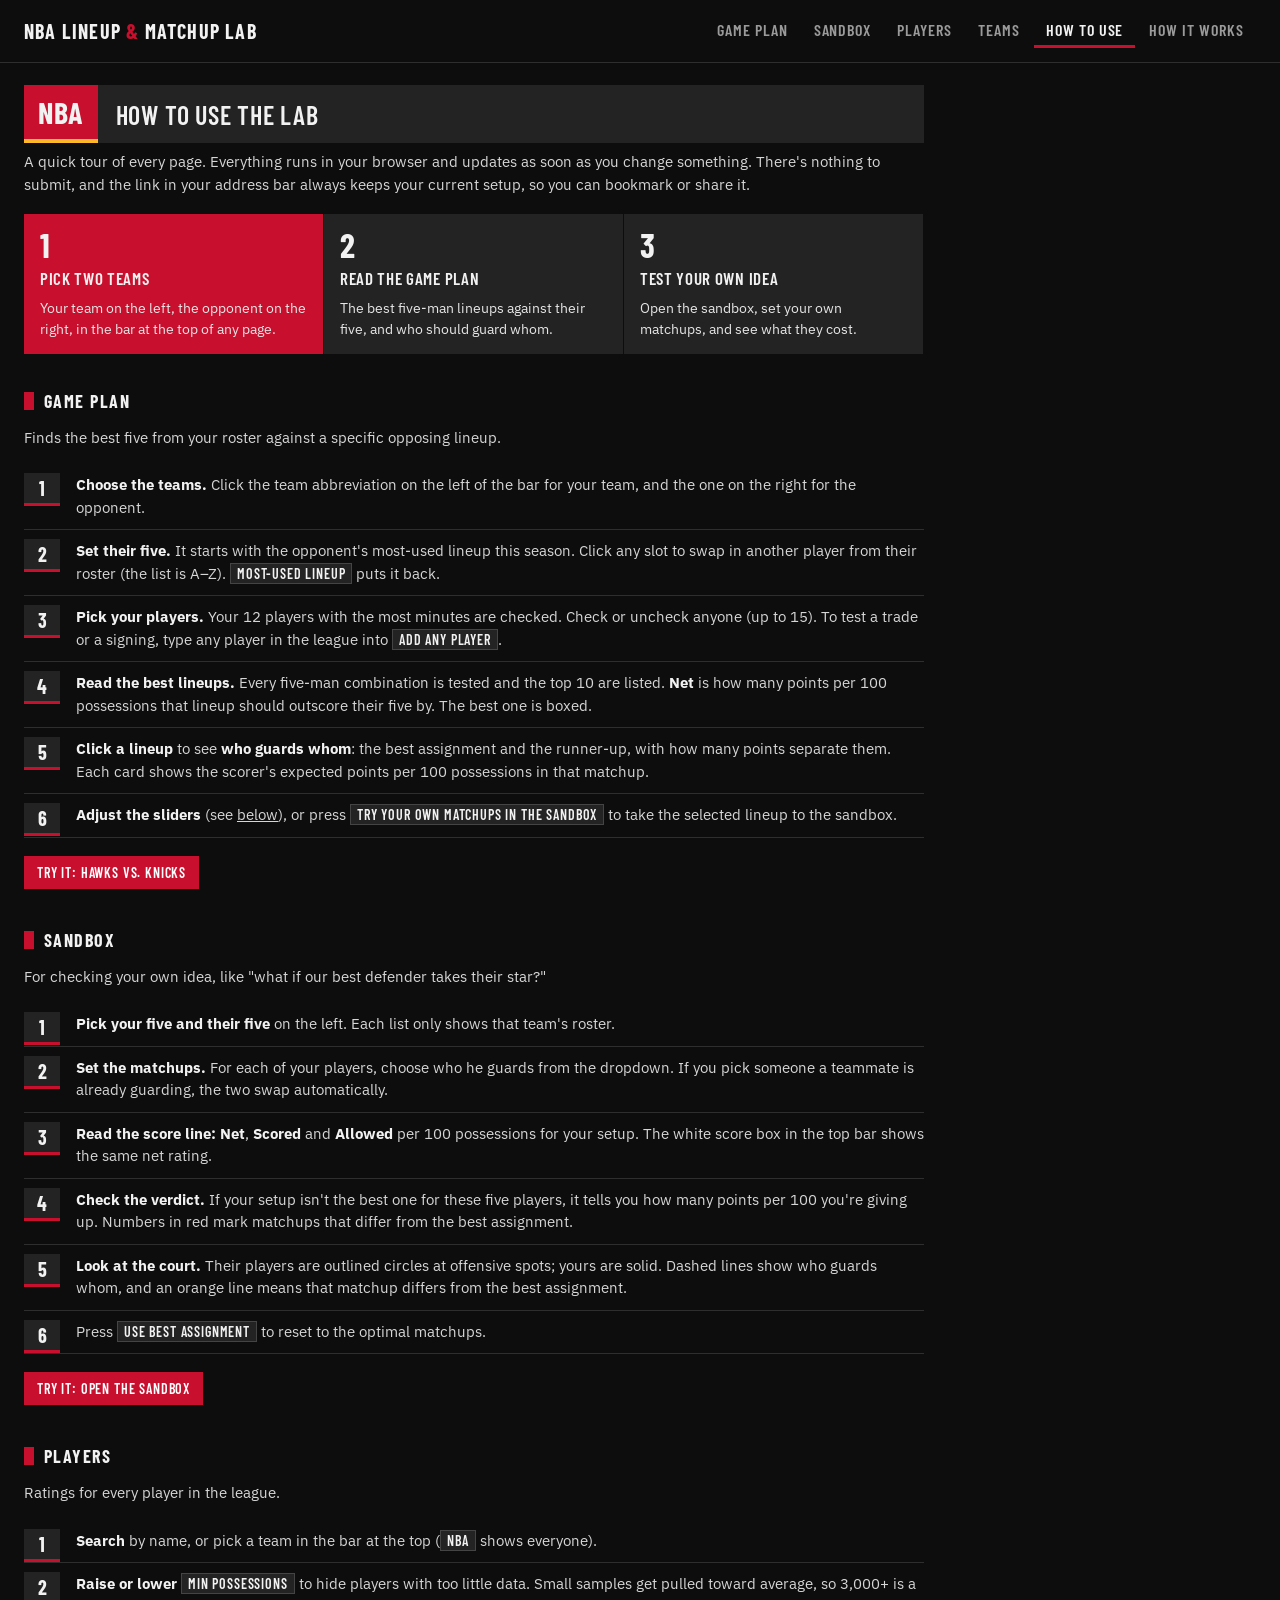
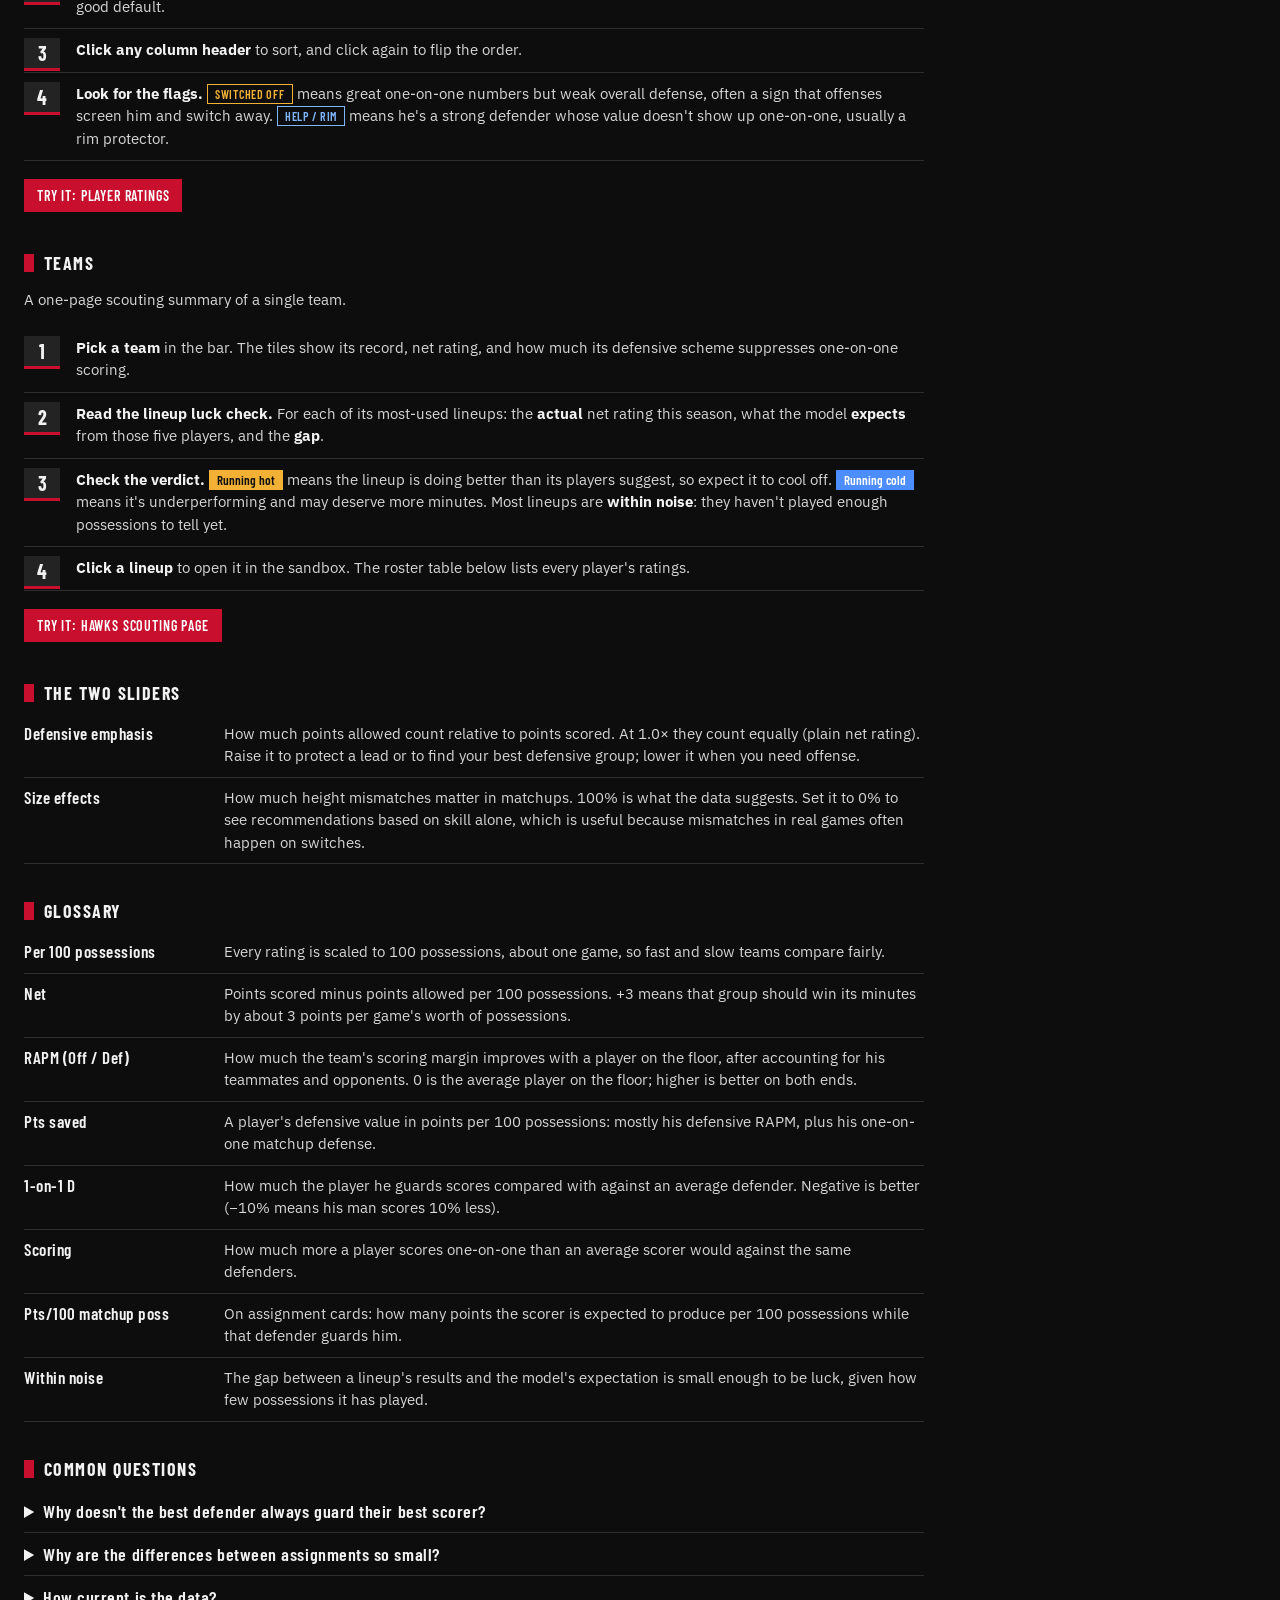
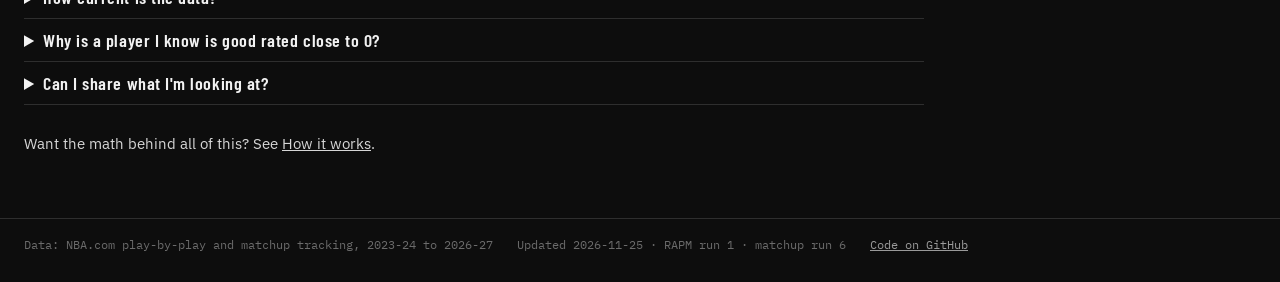
==== docs/guide.html @ 826b9c7b "Polish layout and add How to use page - Wider layout (1360px), nav wraps on small screens, no horizo" ====
<!DOCTYPE html>
<html lang="en">
<head>
  <meta charset="utf-8">
  <meta name="viewport" content="width=device-width, initial-scale=1">
  <title>How to use · NBA Lineup &amp; Matchup Lab</title>
  <meta name="description" content="Step-by-step guide to the NBA Lineup & Matchup Lab: game plans, the matchup sandbox, player ratings, and team lineup luck checks.">
  <link rel="stylesheet" href="css/style.css">
  <style>
    main.doc > * { max-width: 900px; }
    .doc p, .doc li { color: #d6d6d6; }
    .doc h2.sec { margin-top: 36px; }
    .quick { display: grid; grid-template-columns: repeat(auto-fit, minmax(220px, 1fr)); gap: 0; margin: 8px 0 6px; max-width: 900px; }
    .quick div { background: var(--slate); padding: 14px 16px; border-right: 1px solid var(--bg); }
    .quick div:first-child { background: var(--team); }
    .quick b { display: block; font: 700 34px var(--cond); line-height: 1; margin-bottom: 6px; }
    .quick span { font: 600 17px var(--cond); letter-spacing: .04em; text-transform: uppercase; }
    .quick p { margin: 6px 0 0; font-size: 14px; color: #e6e6e6; }
    ol.steps { list-style: none; counter-reset: s; padding: 0; margin: 12px 0; }
    ol.steps li { counter-increment: s; position: relative; padding: 10px 0 10px 52px; border-bottom: 1px solid var(--line); }
    ol.steps li::before { content: counter(s); position: absolute; left: 0; top: 9px; width: 36px; height: 30px;
      background: var(--slate); border-bottom: 3px solid var(--team-hi); font: 700 20px var(--cond);
      display: flex; align-items: center; justify-content: center; color: var(--text); }
    ol.steps b { color: var(--text); }
    .ui { font: 600 14px var(--cond); letter-spacing: .06em; text-transform: uppercase; background: var(--slate);
      border: 1px solid var(--line-strong); padding: 1px 6px; color: var(--text); }
    .try { display: inline-block; margin: 6px 0 4px; }
    dl.gloss { display: grid; grid-template-columns: 200px 1fr; gap: 0; margin: 10px 0; }
    dl.gloss dt, dl.gloss dd { margin: 0; padding: 9px 0; border-bottom: 1px solid var(--line); }
    dl.gloss dt { font: 600 17px var(--cond); letter-spacing: .03em; color: var(--text); }
    dl.gloss dd { color: #d6d6d6; }
    @media (max-width: 700px) { dl.gloss { grid-template-columns: 1fr; } dl.gloss dt { border-bottom: 0; padding-bottom: 0; } }
    details { border-bottom: 1px solid var(--line); padding: 10px 0; }
    summary { cursor: pointer; font: 600 18px var(--cond); letter-spacing: .03em; color: var(--text); }
    details p { margin: 8px 0 2px; }
  </style>
</head>
<body>
  <nav id="nav"></nav>
  <main class="doc">
    <div class="scorebar">
      <div class="side team">NBA</div>
      <div class="title">How to use the lab</div>
    </div>
    <p class="lede">A quick tour of every page. Everything runs in your browser and updates as soon as you change something. There's nothing to submit, and the link in your address bar always keeps your current setup, so you can bookmark or share it.</p>

    <div class="quick">
      <div><b>1</b><span>Pick two teams</span><p>Your team on the left, the opponent on the right, in the bar at the top of any page.</p></div>
      <div><b>2</b><span>Read the game plan</span><p>The best five-man lineups against their five, and who should guard whom.</p></div>
      <div><b>3</b><span>Test your own idea</span><p>Open the sandbox, set your own matchups, and see what they cost.</p></div>
    </div>

    <h2 class="sec" id="game-plan">Game plan</h2>
    <p>Finds the best five from your roster against a specific opposing lineup.</p>
    <ol class="steps">
      <li><b>Choose the teams.</b> Click the team abbreviation on the left of the bar for your team, and the one on the right for the opponent.</li>
      <li><b>Set their five.</b> It starts with the opponent's most-used lineup this season. Click any slot to swap in another player from their roster (the list is A–Z). <span class="ui">Most-used lineup</span> puts it back.</li>
      <li><b>Pick your players.</b> Your 12 players with the most minutes are checked. Check or uncheck anyone (up to 15). To test a trade or a signing, type any player in the league into <span class="ui">Add any player</span>.</li>
      <li><b>Read the best lineups.</b> Every five-man combination is tested and the top 10 are listed. <b>Net</b> is how many points per 100 possessions that lineup should outscore their five by. The best one is boxed.</li>
      <li><b>Click a lineup</b> to see <b>who guards whom</b>: the best assignment and the runner-up, with how many points separate them. Each card shows the scorer's expected points per 100 possessions in that matchup.</li>
      <li><b>Adjust the sliders</b> (see <a href="#sliders">below</a>), or press <span class="ui">Try your own matchups in the sandbox</span> to take the selected lineup to the sandbox.</li>
    </ol>
    <a class="try" href="index.html?team=ATL&opp=NYK"><button class="primary">Try it: Hawks vs. Knicks</button></a>

    <h2 class="sec" id="sandbox">Sandbox</h2>
    <p>For checking your own idea, like "what if our best defender takes their star?"</p>
    <ol class="steps">
      <li><b>Pick your five and their five</b> on the left. Each list only shows that team's roster.</li>
      <li><b>Set the matchups.</b> For each of your players, choose who he guards from the dropdown. If you pick someone a teammate is already guarding, the two swap automatically.</li>
      <li><b>Read the score line:</b> <b>Net</b>, <b>Scored</b> and <b>Allowed</b> per 100 possessions for your setup. The white score box in the top bar shows the same net rating.</li>
      <li><b>Check the verdict.</b> If your setup isn't the best one for these five players, it tells you how many points per 100 you're giving up. Numbers in red mark matchups that differ from the best assignment.</li>
      <li><b>Look at the court.</b> Their players are outlined circles at offensive spots; yours are solid. Dashed lines show who guards whom, and an orange line means that matchup differs from the best assignment.</li>
      <li>Press <span class="ui">Use best assignment</span> to reset to the optimal matchups.</li>
    </ol>
    <a class="try" href="sandbox.html?team=ATL&opp=NYK"><button class="primary">Try it: open the sandbox</button></a>

    <h2 class="sec" id="players">Players</h2>
    <p>Ratings for every player in the league.</p>
    <ol class="steps">
      <li><b>Search</b> by name, or pick a team in the bar at the top (<span class="ui">NBA</span> shows everyone).</li>
      <li><b>Raise or lower <span class="ui">Min possessions</span></b> to hide players with too little data. Small samples get pulled toward average, so 3,000+ is a good default.</li>
      <li><b>Click any column header</b> to sort, and click again to flip the order.</li>
      <li><b>Look for the flags.</b> <span class="tag switched_off">Switched off</span> means great one-on-one numbers but weak overall defense, often a sign that offenses screen him and switch away. <span class="tag help_rim">Help / rim</span> means he's a strong defender whose value doesn't show up one-on-one, usually a rim protector.</li>
    </ol>
    <a class="try" href="players.html"><button class="primary">Try it: player ratings</button></a>

    <h2 class="sec" id="teams">Teams</h2>
    <p>A one-page scouting summary of a single team.</p>
    <ol class="steps">
      <li><b>Pick a team</b> in the bar. The tiles show its record, net rating, and how much its defensive scheme suppresses one-on-one scoring.</li>
      <li><b>Read the lineup luck check.</b> For each of its most-used lineups: the <b>actual</b> net rating this season, what the model <b>expects</b> from those five players, and the <b>gap</b>.</li>
      <li><b>Check the verdict.</b> <span class="verdict-tag" style="background:var(--warn);color:#111;font:600 13px var(--cond);padding:2px 8px">Running hot</span> means the lineup is doing better than its players suggest, so expect it to cool off. <span class="verdict-tag" style="background:#4c8dff;color:#fff;font:600 13px var(--cond);padding:2px 8px">Running cold</span> means it's underperforming and may deserve more minutes. Most lineups are <b>within noise</b>: they haven't played enough possessions to tell yet.</li>
      <li><b>Click a lineup</b> to open it in the sandbox. The roster table below lists every player's ratings.</li>
    </ol>
    <a class="try" href="teams.html?team=ATL"><button class="primary">Try it: Hawks scouting page</button></a>

    <h2 class="sec" id="sliders">The two sliders</h2>
    <dl class="gloss">
      <dt>Defensive emphasis</dt><dd>How much points allowed count relative to points scored. At 1.0× they count equally (plain net rating). Raise it to protect a lead or to find your best defensive group; lower it when you need offense.</dd>
      <dt>Size effects</dt><dd>How much height mismatches matter in matchups. 100% is what the data suggests. Set it to 0% to see recommendations based on skill alone, which is useful because mismatches in real games often happen on switches.</dd>
    </dl>

    <h2 class="sec" id="glossary">Glossary</h2>
    <dl class="gloss">
      <dt>Per 100 possessions</dt><dd>Every rating is scaled to 100 possessions, about one game, so fast and slow teams compare fairly.</dd>
      <dt>Net</dt><dd>Points scored minus points allowed per 100 possessions. +3 means that group should win its minutes by about 3 points per game's worth of possessions.</dd>
      <dt>RAPM (Off / Def)</dt><dd>How much the team's scoring margin improves with a player on the floor, after accounting for his teammates and opponents. 0 is the average player on the floor; higher is better on both ends.</dd>
      <dt>Pts saved</dt><dd>A player's defensive value in points per 100 possessions: mostly his defensive RAPM, plus his one-on-one matchup defense.</dd>
      <dt>1-on-1 D</dt><dd>How much the player he guards scores compared with against an average defender. Negative is better (−10% means his man scores 10% less).</dd>
      <dt>Scoring</dt><dd>How much more a player scores one-on-one than an average scorer would against the same defenders.</dd>
      <dt>Pts/100 matchup poss</dt><dd>On assignment cards: how many points the scorer is expected to produce per 100 possessions while that defender guards him.</dd>
      <dt>Within noise</dt><dd>The gap between a lineup's results and the model's expectation is small enough to be luck, given how few possessions it has played.</dd>
    </dl>

    <h2 class="sec" id="faq">Common questions</h2>
    <details><summary>Why doesn't the best defender always guard their best scorer?</summary>
      <p>Usually because of size. If their star is much taller or shorter than your best defender, the mismatch can cost more than his defense saves. Turn <b>Size effects</b> down to 0% to see the skill-only answer.</p></details>
    <details><summary>Why are the differences between assignments so small?</summary>
      <p>That's a real finding: who's on the floor matters much more than exactly who guards whom. Swapping assignments usually moves net rating by tenths of a point per 100, while changing the lineup moves it by several points.</p></details>
    <details><summary>How current is the data?</summary>
      <p>The date at the bottom of every page shows the last update. It covers every regular-season game from 2023-24 through the latest update, with recent seasons weighted more heavily.</p></details>
    <details><summary>Why is a player I know is good rated close to 0?</summary>
      <p>Players with few possessions are pulled toward average until the data clearly shows otherwise, and rookies or injured players fall in that group. RAPM also measures how the scoreboard moves with a player on the floor, which can differ from box-score stats.</p></details>
    <details><summary>Can I share what I'm looking at?</summary>
      <p>Yes. The address bar always holds your current teams, players, matchups and slider settings, so copying the link shares the exact view.</p></details>

    <p style="margin-top:28px">Want the math behind all of this? See <a href="method.html">How it works</a>.</p>
  </main>
  <footer id="foot"></footer>
  <script type="module">
    import { loadData, renderChrome, applyTeamColors, showError } from './js/ui.js';
    applyTeamColors('ATL', 'NYK');
    loadData().then((D) => renderChrome('guide.html', D.meta)).catch(() => renderChrome('guide.html', null));
  </script>
</body>
</html>
---- docs/css/style.css ----
/* NBA Lineup & Matchup Lab — broadcast theme */
@import url('https://fonts.googleapis.com/css2?family=Barlow+Condensed:wght@500;600;700&family=IBM+Plex+Mono:wght@400;500&family=IBM+Plex+Sans:wght@400;500&display=swap');

:root {
  --bg: #0d0d0d;
  --panel: #161616;
  --slate: #232323;
  --line: #2e2e2e;
  --line-strong: #444;
  --text: #f2f2f2;
  --muted: #9a9a9a;
  --faint: #6b6b6b;
  --good: #3ddc84;
  --bad: #ff5a5f;
  --warn: #f2b134;
  --team: #c8102e; --team2: #fdb927; --team-hi: #c8102e;
  --opp: #006bb6;  --opp2: #f58426;  --opp-hi: #f58426;
  --cond: 'Barlow Condensed', 'Arial Narrow', sans-serif;
  --mono: 'IBM Plex Mono', ui-monospace, monospace;
  --sans: 'IBM Plex Sans', system-ui, sans-serif;
}

* { box-sizing: border-box; }
html, body { margin: 0; background: var(--bg); color: var(--text); font: 15px/1.5 var(--sans); }
a { color: inherit; }
main { max-width: 1360px; margin: 0 auto; padding: 0 24px 48px; }
.num, td.n, .mono { font-family: var(--mono); font-variant-numeric: tabular-nums; }

/* ---------- top nav ---------- */
#nav { display: flex; align-items: center; justify-content: space-between; gap: 10px 16px; flex-wrap: wrap;
  max-width: 1360px; margin: 0 auto; padding: 14px 24px; border-bottom: 1px solid var(--line); }
.brand { font: 700 20px var(--cond); letter-spacing: .06em; text-transform: uppercase; text-decoration: none; }
.brand span { color: var(--team-hi); }
.links { display: flex; gap: 2px; flex-wrap: wrap; }
.links a { font: 600 16px var(--cond); letter-spacing: .06em; text-transform: uppercase; text-decoration: none;
  color: var(--muted); padding: 6px 12px; border-bottom: 3px solid transparent; }
.links a:hover { color: var(--text); }
.links a.on { color: var(--text); border-bottom-color: var(--team-hi); }

/* ---------- score bar ---------- */
.scorebar { display: flex; align-items: stretch; margin: 22px 0 6px; min-height: 58px; }
.scorebar .side { display: flex; align-items: center; padding: 0 14px; font: 700 30px var(--cond); letter-spacing: .04em; }
.scorebar .side.team { background: var(--team); border-bottom: 4px solid var(--team2); }
.scorebar .side.opp { background: var(--opp); border-bottom: 4px solid var(--opp2); }
.scorebar .title { flex: 1; min-width: 0; overflow: hidden; background: var(--slate); display: flex; align-items: center; padding: 0 18px;
  font: 600 26px var(--cond); letter-spacing: .03em; text-transform: uppercase; }
.scorebar .title small { font: 500 14px var(--mono); color: var(--muted); margin-left: auto; text-transform: none; letter-spacing: 0; }
.scorebar .bug { background: var(--text); color: var(--bg); display: flex; flex-direction: column; justify-content: center;
  padding: 0 16px; min-width: 104px; text-align: center; }
.scorebar .bug b { font: 600 28px var(--mono); line-height: 1; }
.scorebar .bug span { font: 600 12px var(--cond); letter-spacing: .08em; text-transform: uppercase; }
.scorebar select { appearance: none; background: transparent; border: 0; color: #fff; cursor: pointer;
  font: inherit; letter-spacing: inherit; padding: 0 4px; }
.scorebar select option { background: var(--panel); color: var(--text); font: 15px var(--sans); }
.scorebar .side .vs { font-size: 14px; opacity: .8; margin-right: 6px; }
.lede { color: var(--muted); margin: 8px 0 18px; max-width: 760px; }

/* ---------- strips, sections, panels ---------- */
.strip { display: flex; flex-wrap: wrap; gap: 18px 28px; align-items: center; padding: 12px 16px;
  background: var(--panel); border-left: 4px solid var(--team-hi); margin-bottom: 18px; }
.strip label { font: 600 15px var(--cond); letter-spacing: .06em; text-transform: uppercase; color: var(--muted);
  display: flex; align-items: center; gap: 10px; }
.strip output { font: 500 14px var(--mono); color: var(--text); min-width: 44px; }
input[type=range] { accent-color: var(--team-hi); width: 150px; }
.grid { display: grid; grid-template-columns: 340px minmax(0, 1fr); gap: 24px; }
@media (max-width: 900px) { .grid { grid-template-columns: minmax(0, 1fr); } .grid > * { min-width: 0; } .slot input, aside input, aside select { width: 100%; min-width: 0; box-sizing: border-box; } .scorebar .title small { display: none; } }
.panel { background: var(--panel); padding: 14px 16px; margin-bottom: 18px; }
h2.sec { font: 700 18px var(--cond); letter-spacing: .08em; text-transform: uppercase; margin: 0 0 10px;
  display: flex; align-items: center; gap: 10px; }
h2.sec::before { content: ''; width: 10px; height: 18px; background: var(--team-hi); }
h2.sec.opp::before { background: var(--opp-hi); }
h2.sec .aside { margin-left: auto; text-align: right; font: 400 12px var(--mono); color: var(--muted); letter-spacing: 0; text-transform: none; }
.note { font-size: 13px; color: var(--muted); margin: 8px 0 0; }

/* ---------- player slots / roster list ---------- */
.slot { display: flex; gap: 8px; align-items: center; margin-bottom: 6px; }
.slot .pos { font: 600 13px var(--cond); color: var(--faint); width: 16px; }
input[type=text], input[type=search], input[type=number], select.plain {
  background: var(--bg); color: var(--text); border: 1px solid var(--line-strong); padding: 7px 9px;
  font: 14px var(--sans); width: 100%; border-radius: 0; }
input:focus, select:focus { outline: 2px solid var(--team-hi); outline-offset: 0; }
input.bad { border-color: var(--bad); }
.roster { max-height: 430px; overflow: auto; border-top: 1px solid var(--line); }
.roster label { display: grid; grid-template-columns: 18px 1fr auto; gap: 8px; align-items: center;
  padding: 5px 2px; border-bottom: 1px solid var(--line); cursor: pointer; font-size: 14px; }
.roster label .num { color: var(--muted); font-size: 12px; }
.roster input { accent-color: var(--team-hi); }

button { background: var(--slate); color: var(--text); border: 1px solid var(--line-strong); padding: 7px 12px;
  font: 600 14px var(--cond); letter-spacing: .06em; text-transform: uppercase; cursor: pointer; }
button:hover { border-color: var(--text); }
button.primary { background: var(--team); border-color: var(--team); color: #fff; }
.btns { display: flex; gap: 8px; flex-wrap: wrap; margin-top: 10px; }

/* ---------- tables ---------- */
table { width: 100%; border-collapse: collapse; }
th { font: 600 13px var(--cond); letter-spacing: .08em; text-transform: uppercase; color: var(--muted);
  text-align: left; padding: 8px 8px; border-bottom: 2px solid var(--line-strong); white-space: nowrap; }
th.n, td.n { text-align: right; }
th.sort { cursor: pointer; user-select: none; }
th.sort.on { color: var(--text); }
td { padding: 8px 8px; border-bottom: 1px solid var(--line); vertical-align: middle; }
tr.pick { cursor: pointer; }
tr.pick:hover td { background: #1c1c1c; }
tr.sel td { background: #222; }
tr.sel td:first-child { box-shadow: inset 4px 0 0 var(--team-hi); }
td.rank { font: 600 16px var(--cond); color: var(--faint); width: 34px; }
.names { font: 600 17px var(--cond); letter-spacing: .02em; }
.nowrap { white-space: nowrap; }
.names .sep { color: var(--faint); margin: 0 5px; }
.box { display: inline-block; min-width: 60px; text-align: center; padding: 3px 8px; font: 500 15px var(--mono); }
.box.best { background: var(--text); color: var(--bg); }
.pos-num { color: var(--good); } .neg-num { color: var(--bad); }
.muted { color: var(--muted); }

/* ---------- matchup cards ---------- */
.cards { display: grid; grid-template-columns: repeat(auto-fit, minmax(130px, 1fr)); gap: 8px; }
.card { background: var(--slate); padding: 10px 12px; border-top: 3px solid var(--team-hi); }
.card .who { font: 700 18px var(--cond); letter-spacing: .01em; white-space: nowrap; overflow: hidden; text-overflow: ellipsis; }
.card .on { font: 500 14px var(--cond); color: var(--muted); letter-spacing: .04em; text-transform: uppercase; white-space: nowrap; overflow: hidden; text-overflow: ellipsis; }
.card .on b { color: var(--opp-hi); font-weight: 600; }
.card .pts { font: 500 13px var(--mono); color: var(--muted); margin-top: 4px; }
.opt-head { display: flex; align-items: baseline; gap: 12px; margin: 14px 0 8px; font: 600 16px var(--cond);
  letter-spacing: .06em; text-transform: uppercase; }
.opt-head .num { font-size: 13px; color: var(--muted); letter-spacing: 0; text-transform: none; }

/* ---------- badges ---------- */
.tag { display: inline-block; font: 600 12px var(--cond); letter-spacing: .06em; text-transform: uppercase;
  padding: 2px 7px; border: 1px solid; white-space: nowrap; }
.tag.switched_off { color: var(--warn); border-color: var(--warn); }
.tag.help_rim { color: #7fb7ff; border-color: #7fb7ff; }
.teamchip { display: inline-block; font: 700 13px var(--cond); letter-spacing: .05em; padding: 1px 6px; color: #fff; }

/* ---------- court (sandbox) ---------- */
.court-wrap { background: var(--panel); padding: 10px; }
.court { width: 100%; height: auto; display: block; }
.court .line { fill: none; stroke: #3a3a3a; stroke-width: 2; }
.court .floor { fill: #141414; }
.court .them circle { fill: var(--bg); stroke: var(--opp-hi); stroke-width: 3; }
.court .us circle { fill: var(--team); stroke: var(--team2); stroke-width: 2; }
.court text { font: 600 15px var(--cond); letter-spacing: .03em; fill: var(--text); text-anchor: middle; }
.court text.small { font: 500 12px var(--mono); fill: var(--muted); }
.court .link { stroke: var(--team-hi); stroke-width: 2.5; stroke-dasharray: 5 4; }
.court .link.off { stroke: var(--warn); }

.scoreline { display: grid; grid-template-columns: repeat(3, 1fr); gap: 0; margin-bottom: 12px; }
.scoreline div { background: var(--slate); padding: 10px 14px; border-right: 1px solid var(--bg); }
.scoreline div:first-child { background: var(--text); color: var(--bg); }
.scoreline b { display: block; font: 500 26px var(--mono); line-height: 1.1; }
.scoreline span { font: 600 13px var(--cond); letter-spacing: .08em; text-transform: uppercase; }
.verdict { font: 600 20px var(--cond); letter-spacing: .03em; margin: 6px 0 14px; }
.verdict .num { font-size: 18px; }
.assign-row { display: grid; grid-template-columns: 1fr 24px 1fr 76px; gap: 8px; align-items: center;
  padding: 6px 0; border-bottom: 1px solid var(--line); }
.assign-row .me { font: 600 17px var(--cond); }
.assign-row .arrow { color: var(--faint); text-align: center; }

/* ---------- misc ---------- */
.filters { display: flex; flex-wrap: wrap; gap: 10px; align-items: end; margin-bottom: 12px; }
.filters label { display: flex; flex-direction: column; gap: 4px; font: 600 13px var(--cond); letter-spacing: .06em;
  text-transform: uppercase; color: var(--muted); }
.filters label.check { flex-direction: row; align-items: center; gap: 6px; padding-bottom: 8px; }
.tablewrap { overflow-x: auto; }
.error { padding: 40px 0; }
#foot { max-width: 1360px; margin: 0 auto; padding: 18px 24px 30px; border-top: 1px solid var(--line);
  display: flex; flex-wrap: wrap; gap: 8px 24px; font: 12px var(--mono); color: var(--faint); }
#foot a { color: var(--muted); }
.loading { color: var(--muted); padding: 30px 0; font: 500 14px var(--mono); }
.sr-only { position: absolute; width: 1px; height: 1px; overflow: hidden; clip: rect(0 0 0 0); }

@media (max-width: 700px) {
  main { padding: 0 14px 40px; }
  .scorebar .side { font-size: 22px; padding: 0 10px; }
  .scorebar .title { font-size: 18px; padding: 0 10px; }
  .links a { font-size: 14px; padding: 4px 8px; }
  .strip { gap: 12px; }
  .scorebar .bug { padding: 0 8px; }
  .scorebar .bug b { font-size: 22px; }
  .scorebar .side .vs { display: none; }
  .scorebar:has(.bug) .title { font-size: 0; padding: 0; }
}
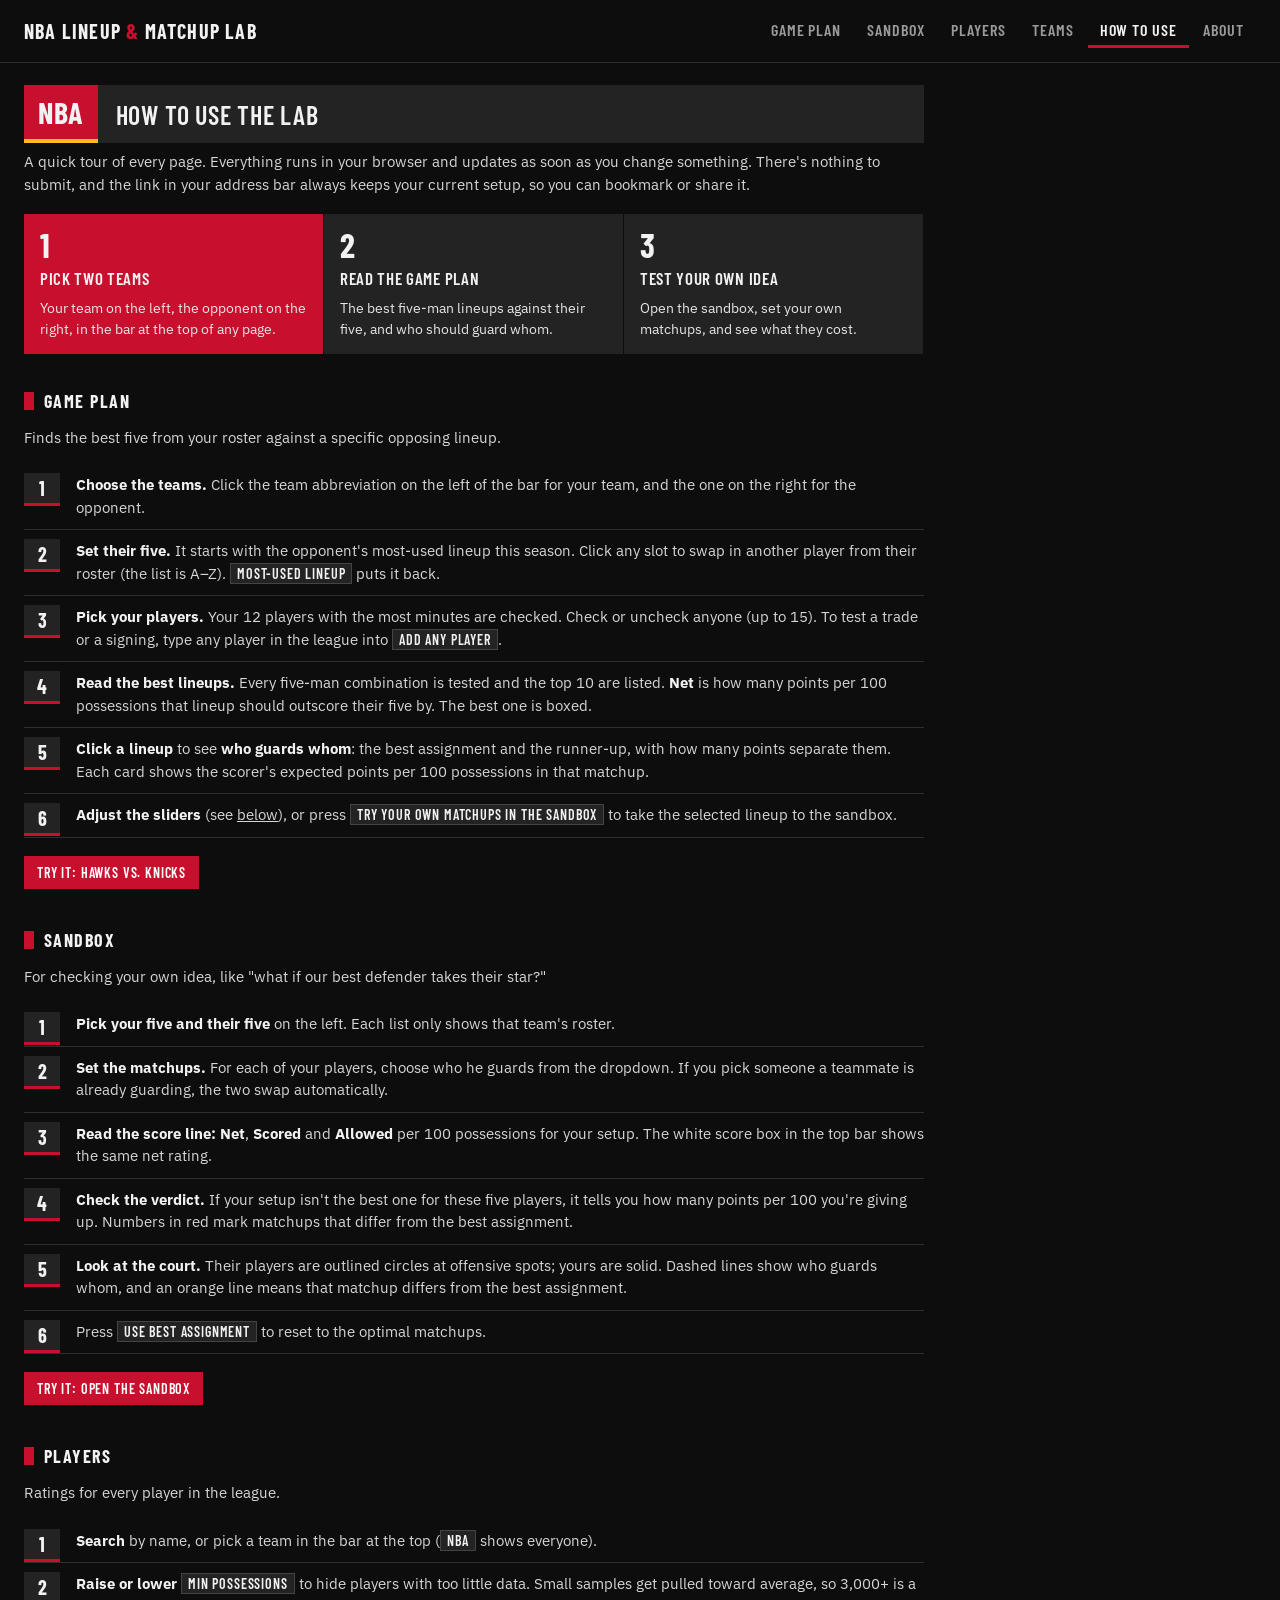
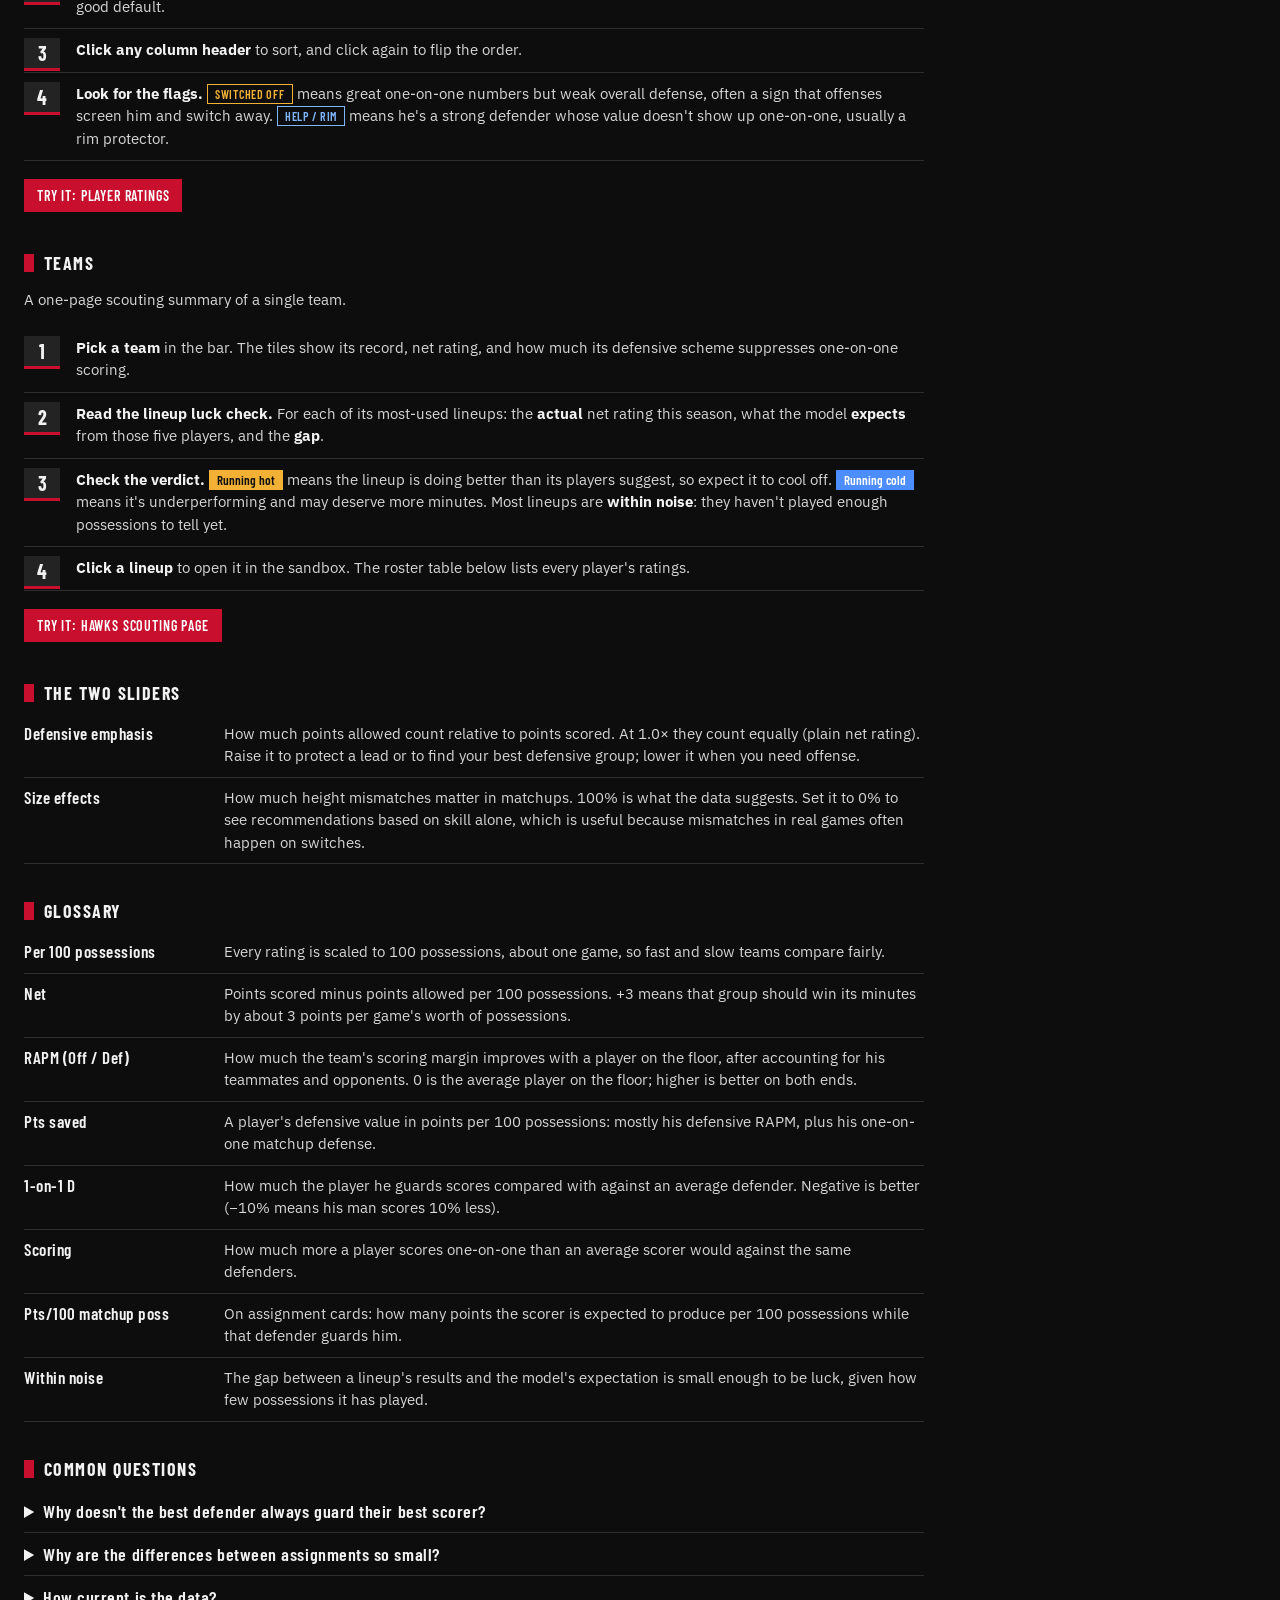
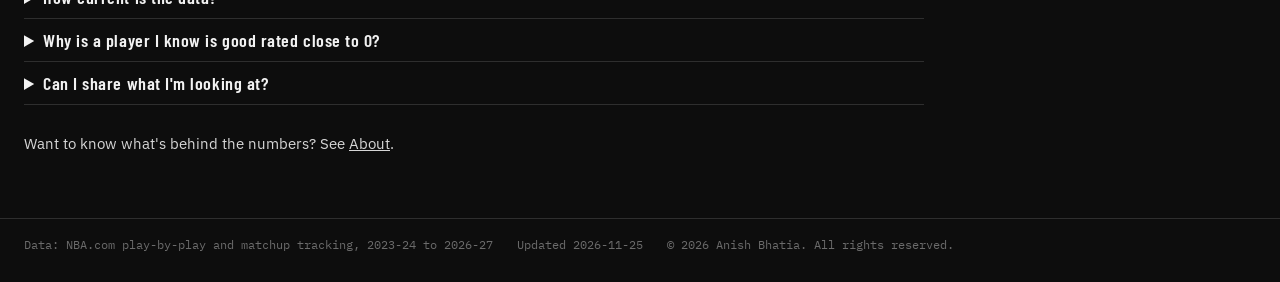
==== commit dcbd1749: "Replace How it works with About page, trim README, add copyright - About page names the data and mod" ====
--- a/docs/guide.html
+++ b/docs/guide.html
@@ -124,7 +124,7 @@
     <details><summary>Can I share what I'm looking at?</summary>
       <p>Yes. The address bar always holds your current teams, players, matchups and slider settings, so copying the link shares the exact view.</p></details>
 
-    <p style="margin-top:28px">Want the math behind all of this? See <a href="method.html">How it works</a>.</p>
+    <p style="margin-top:28px">Want to know what's behind the numbers? See <a href="about.html">About</a>.</p>
   </main>
   <footer id="foot"></footer>
   <script type="module">
